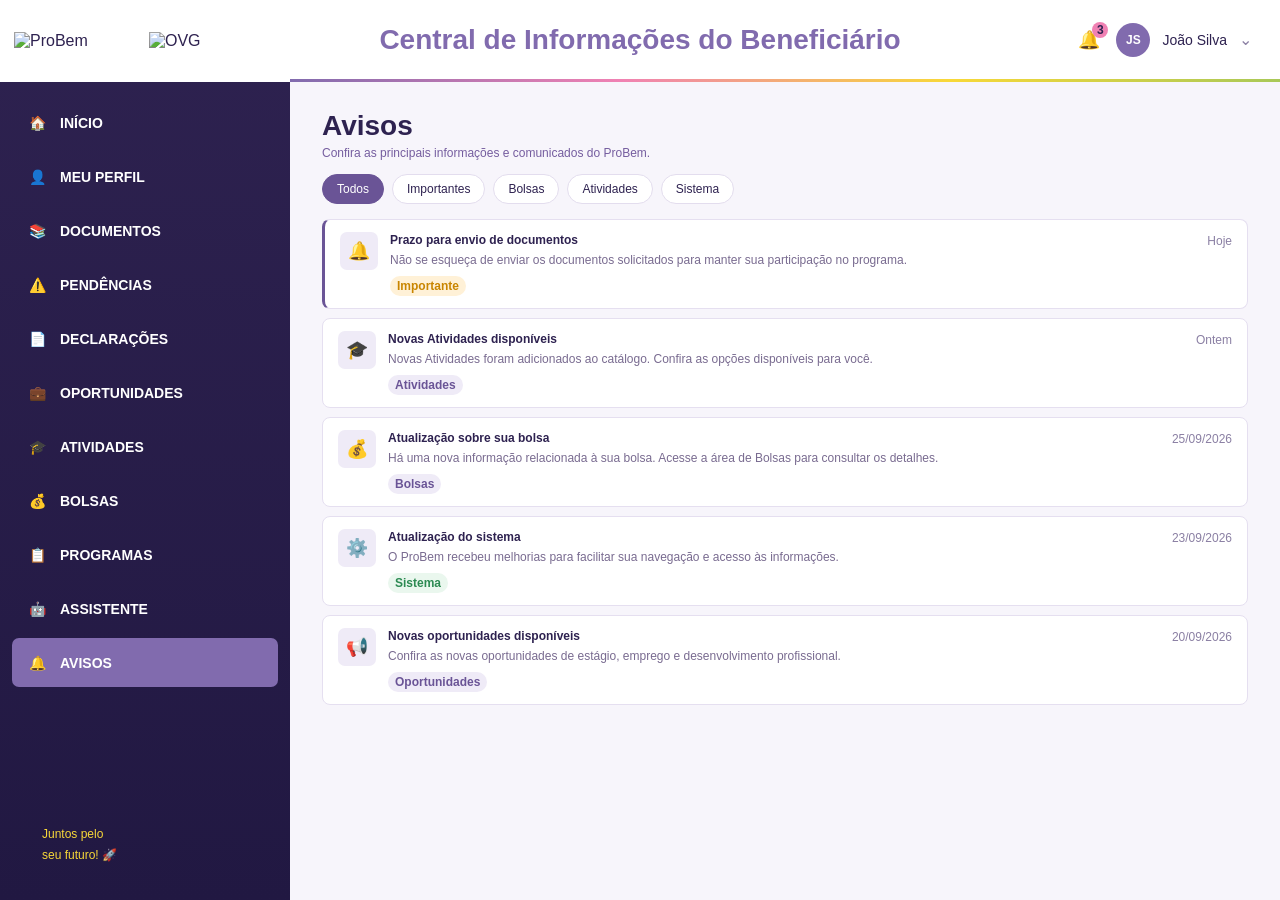
==== avisos.html @ 8c9befac "Add files via upload" ====
<!DOCTYPE html>
<html lang="pt-BR">

<head>

    <meta charset="UTF-8">
    <meta name="viewport" content="width=device-width, initial-scale=1.0">

    <title>Avisos - ProBem</title>

    <link rel="stylesheet" href="tipografia.css">
    <link rel="stylesheet" href="style.css">

    <style>

        /* =====================================================
           AVISOS
        ===================================================== */

        .avisos-header {
            margin-bottom: 14px;
        }

        .avisos-header h1 {
            margin: 0;
            font-size: var(--fs-2xl);
            color: #2e2250;
            font-weight: 700;
        }

        .avisos-header p {
            margin: 4px 0 0;
            font-size: var(--fs-xs);
            color: #755d9f;
        }


        /* =====================================================
           FILTROS
        ===================================================== */

        .avisos-filtros {
            display: flex;
            align-items: center;
            gap: 8px;

            margin-bottom: 15px;
        }

        .filtro {
            border: 1px solid #e3ddee;

            background: white;

            color: #2e2250;

            padding: 7px 14px;

            border-radius: 18px;

            font-size: var(--fs-xs);

            cursor: pointer;

            transition: .2s;
        }

        .filtro:hover {
            border-color: #6a5496;
            color: #6a5496;
        }

        .filtro.active {
            background: #6a5496;
            color: white;
            border-color: #6a5496;
        }


        /* =====================================================
           LISTA DE AVISOS
        ===================================================== */

        .avisos-lista {
            display: flex;
            flex-direction: column;
            gap: 9px;
        }


        /* =====================================================
           CARD DO AVISO
        ===================================================== */

        .aviso-card {
            min-height: 86px;

            background: white;

            border: 1px solid #e5dff0;

            border-radius: 8px;

            padding: 12px 15px;

            display: flex;
            align-items: flex-start;

            gap: 12px;

            position: relative;
        }


        /* AVISO IMPORTANTE */

        .aviso-card.importante {
            border-left: 3px solid #6a5496;
        }


        /* =====================================================
           ÍCONE
        ===================================================== */

        .aviso-icon {
            width: 38px;
            height: 38px;

            border-radius: 7px;

            background: #efebf7;

            display: flex;
            align-items: center;
            justify-content: center;

            font-size: var(--fs-lg);

            flex-shrink: 0;
        }


        /* =====================================================
           CONTEÚDO
        ===================================================== */

        .aviso-conteudo {
            flex: 1;

            min-width: 0;
        }

        .aviso-titulo {
            margin: 1px 0 4px;

            color: #2e2250;

            font-size: var(--fs-xs);

            font-weight: 700;
        }

        .aviso-descricao {
            margin: 0;

            color: #78619f;

            font-size: var(--fs-xs);

            line-height: 1.5;
        }


        /* =====================================================
           CATEGORIA
        ===================================================== */

        .aviso-tag {
            display: inline-block;

            margin-top: 7px;

            padding: 3px 7px;

            border-radius: 10px;

            font-size: var(--fs-xs);

            font-weight: 600;

            background: #efebf7;

            color: #6a5496;
        }

        .aviso-tag.importante {
            background: #fff1d7;
            color: #c98500;
        }

        .aviso-tag.cursos {
            background: #efebf7;
            color: #6a5496;
        }

        .aviso-tag.bolsas {
            background: #efebf7;
            color: #6a5496;
        }

        .aviso-tag.sistema {
            background: #eaf7ee;
            color: #2c8a52;
        }

        .aviso-tag.oportunidades {
            background: #efebf7;
            color: #6a5496;
        }


        /* =====================================================
           DATA
        ===================================================== */

        .aviso-data {
            width: 85px;

            text-align: right;

            color: #8a7fa3;

            font-size: var(--fs-xs);

            padding-top: 2px;

            flex-shrink: 0;
        }


        /* =====================================================
           RESPONSIVO
        ===================================================== */

        @media (max-width: 700px) {

            .avisos-filtros {
                flex-wrap: wrap;
            }

            .aviso-card {
                padding: 11px;
            }

            .aviso-data {
                width: 70px;
            }

        }


        @media (max-width: 550px) {

            .aviso-card {
                flex-wrap: wrap;
            }

            .aviso-data {
                width: 100%;
                text-align: left;
                padding-left: 50px;
                margin-top: -5px;
            }

        }

    </style>

</head>


<body>

<div class="app">


    <!-- =====================================================
         MENU LATERAL
    ===================================================== -->

    <aside class="sidebar"></aside>



    <!-- =====================================================
         ÁREA PRINCIPAL
    ===================================================== -->

    <main class="main">


        <!-- =================================================
             TOPO
        ================================================= -->

        <header class="topbar">


            <div></div>


            <div class="user">


                <!-- SINO -->

                <div class="notification">

                    🔔

                    <span>
                        3
                    </span>

                </div>


                <!-- AVATAR -->

                <div class="avatar">

                    JS

                </div>


                <!-- NOME -->

                <span>
                    João Silva
                </span>


                <!-- SETA -->

                <span class="arrow">
                    ⌄
                </span>


            </div>


        </header>



        <!-- =================================================
             CONTEÚDO
        ================================================= -->

        <section class="content">


            <!-- CABEÇALHO -->

            <div class="avisos-header">

                <h1>
                    Avisos
                </h1>

                <p>
                    Confira as principais informações e comunicados do ProBem.
                </p>

            </div>



            <!-- =================================================
                 FILTROS
            ================================================= -->

            <div class="avisos-filtros">


                <button class="filtro active">
                    Todos
                </button>


                <button class="filtro">
                    Importantes
                </button>


                <button class="filtro">
                    Bolsas
                </button>


                <button class="filtro">
                    Atividades
                </button>


                <button class="filtro">
                    Sistema
                </button>


            </div>



            <!-- =================================================
                 LISTA
            ================================================= -->

            <div class="avisos-lista">


                <!-- =================================================
                     AVISO 1
                ================================================= -->

                <div class="aviso-card importante">


                    <div class="aviso-icon">
                        🔔
                    </div>


                    <div class="aviso-conteudo">


                        <div class="aviso-titulo">
                            Prazo para envio de documentos
                        </div>


                        <p class="aviso-descricao">

                            Não se esqueça de enviar os documentos
                            solicitados para manter sua participação
                            no programa.

                        </p>


                        <span class="aviso-tag importante">
                            Importante
                        </span>


                    </div>


                    <div class="aviso-data">
                        Hoje
                    </div>


                </div>



                <!-- =================================================
                     AVISO 2
                ================================================= -->

                <div class="aviso-card">


                    <div class="aviso-icon">
                        🎓
                    </div>


                    <div class="aviso-conteudo">


                        <div class="aviso-titulo">
                            Novas Atividades disponíveis
                        </div>


                        <p class="aviso-descricao">

                            Novas Atividades foram adicionados ao catálogo.
                            Confira as opções disponíveis para você.

                        </p>


                        <span class="aviso-tag cursos">
                            Atividades
                        </span>


                    </div>


                    <div class="aviso-data">
                        Ontem
                    </div>


                </div>



                <!-- =================================================
                     AVISO 3
                ================================================= -->

                <div class="aviso-card">


                    <div class="aviso-icon">
                        💰
                    </div>


                    <div class="aviso-conteudo">


                        <div class="aviso-titulo">
                            Atualização sobre sua bolsa
                        </div>


                        <p class="aviso-descricao">

                            Há uma nova informação relacionada à sua bolsa.
                            Acesse a área de Bolsas para consultar os detalhes.

                        </p>


                        <span class="aviso-tag bolsas">
                            Bolsas
                        </span>


                    </div>


                    <div class="aviso-data">
                        25/09/2026
                    </div>


                </div>



                <!-- =================================================
                     AVISO 4
                ================================================= -->

                <div class="aviso-card">


                    <div class="aviso-icon">
                        ⚙️
                    </div>


                    <div class="aviso-conteudo">


                        <div class="aviso-titulo">
                            Atualização do sistema
                        </div>


                        <p class="aviso-descricao">

                            O ProBem recebeu melhorias para facilitar
                            sua navegação e acesso às informações.

                        </p>


                        <span class="aviso-tag sistema">
                            Sistema
                        </span>


                    </div>


                    <div class="aviso-data">
                        23/09/2026
                    </div>


                </div>



                <!-- =================================================
                     AVISO 5
                ================================================= -->

                <div class="aviso-card">


                    <div class="aviso-icon">
                        📢
                    </div>


                    <div class="aviso-conteudo">


                        <div class="aviso-titulo">
                            Novas oportunidades disponíveis
                        </div>


                        <p class="aviso-descricao">

                            Confira as novas oportunidades de estágio,
                            emprego e desenvolvimento profissional.

                        </p>


                        <span class="aviso-tag oportunidades">
                            Oportunidades
                        </span>


                    </div>


                    <div class="aviso-data">
                        20/09/2026
                    </div>


                </div>


            </div>


        </section>


    </main>


</div>


    <script src="menu.js"></script>
</body>

</html>
---- tipografia.css ----
/* =========================================================
   TIPOGRAFIA PADRONIZADA - ProBem
   Fonte única de verdade para fontes de todas as páginas.
   Use sempre var(--fs-*) em vez de valores em px.
========================================================= */

:root {
    --font-base: "Segoe UI", Roboto, Arial, sans-serif;

    --fs-xs: 12px;   /* tags, datas, legendas, textos auxiliares (mínimo) */
    --fs-sm: 14px;   /* texto corrido, menu, botões, campos */
    --fs-md: 16px;   /* destaques, subtítulos pequenos */
    --fs-lg: 18px;   /* títulos de seção, ícones */
    --fs-xl: 22px;   /* títulos de cards grandes, ícones grandes */
    --fs-2xl: 28px;  /* título da página (h1) */
    --fs-3xl: 34px;  /* números e destaques grandes */
    --fs-display: 42px;
}

body,
button,
input,
select,
textarea {
    font-family: var(--font-base);
}
---- style.css ----
/* =========================================================
   RESET
========================================================= */

* {
    box-sizing: border-box;
    margin: 0;
    padding: 0;
}

html,
body {
    min-height: 100%;
}

body {
    font-family: var(--font-base);
    background: #f7f5fb;
    color: #2e2250;
}

a {
    text-decoration: none;
    color: inherit;
}


/* =========================================================
   ESTRUTURA PRINCIPAL
========================================================= */

.app {
    min-height: 100vh;
    display: flex;
}

.main {
    flex: 1;
    min-width: 0;
    min-height: 100vh;
}


/* =========================================================
   SIDEBAR
========================================================= */

.sidebar {
    width: 290px;
    min-width: 290px;
    min-height: 100vh;

    background: linear-gradient(
        180deg,
        #2e2250 0%,
        #211842 100%
    );

    color: #ffffff;

    display: flex;
    flex-direction: column;
}


/* =========================================================
   LOGO / BRAND
========================================================= */

.brand {
    height: 82px;
    min-height: 82px;

    background: #ffffff;

    display: flex;
    align-items: center;

    gap: 12px;
    padding: 0 24px;

    color: #2e2250;
}

.brand-logo {
    width: 42px;
    height: 42px;

    border-radius: 9px;

    background: #6a5496;

    display: grid;
    place-items: center;

    font-size: var(--fs-xl);
    flex-shrink: 0;
}

.brand strong {
    display: block;

    font-size: var(--fs-2xl);
    line-height: 1;
}

.brand small {
    display: block;

    font-size: var(--fs-xs);
    color: #8a7fa3;

    margin-top: 4px;
}


/* =========================================================
   MENU
========================================================= */

.menu {
    padding: 16px 12px;
}

.menu-item {
    height: 49px;
    min-height: 49px;

    display: flex;
    align-items: center;

    gap: 14px;

    padding: 0 17px;
    margin-bottom: 5px;

    border-radius: 7px;

    color: #ffffff;

    font-size: var(--fs-sm);
    font-weight: 600;

    transition: 0.2s ease;
}

.menu-item:hover,
.menu-item.active {
    background: #6a5496;
}

.menu-icon {
    width: 23px;
    min-width: 23px;

    text-align: center;

    font-size: var(--fs-lg);
}


/* =========================================================
   RODAPÉ DA SIDEBAR
========================================================= */

.sidebar-footer {
    margin-top: auto;

    padding: 35px 42px;

    color: #e4dcf3;

    font-size: var(--fs-xs);
    line-height: 1.7;
}


/* =========================================================
   TOPBAR
========================================================= */

.topbar {
    height: 82px;
    min-height: 82px;

    background: #ffffff;

    border-bottom: 1px solid #e5dff0;

    display: flex;
    align-items: center;
    justify-content: flex-end;

    padding: 0 28px;
}

.user {
    display: flex;
    align-items: center;

    gap: 12px;

    color: #2e2250;

    font-size: var(--fs-sm);
}

.notification {
    position: relative;

    font-size: var(--fs-lg);

    margin-right: 4px;
}

.notification span {
    position: absolute;

    top: -7px;
    right: -8px;

    width: 16px;
    height: 16px;

    border-radius: 50%;

    background: #6a5496;
    color: #ffffff;

    display: flex;
    align-items: center;
    justify-content: center;

    font-size: var(--fs-xs);
    font-weight: 700;
}

.avatar {
    width: 34px;
    height: 34px;

    border-radius: 50%;

    background: #6a5496;
    color: #ffffff;

    display: flex;
    align-items: center;
    justify-content: center;

    font-size: var(--fs-xs);
    font-weight: 700;
}

.arrow {
    font-size: var(--fs-md);
    color: #8a7fa3;
}


/* =========================================================
   CONTEÚDO GERAL
========================================================= */

.content {
    padding: 28px 32px 40px;
}

.content h1 {
    color: #2e2250;
}

.content p {
    color: #796b90;
}


/* =========================================================
   TÍTULOS DAS PÁGINAS
========================================================= */

.page-header,
.program-header,
.assistant-header,
.courses-header {
    margin-bottom: 24px;
}

.page-header h1,
.program-header h1,
.assistant-header h1,
.courses-header h1 {
    font-size: var(--fs-2xl);
    font-weight: 700;
    color: #2e2250;
}

.page-header p,
.program-header p,
.assistant-header p,
.courses-header p {
    margin-top: 6px;

    font-size: var(--fs-sm);
    color: #80719a;
}


/* =========================================================
   BOTÕES
========================================================= */

button,
.btn {
    font-family: inherit;
}

button {
    cursor: pointer;
}


/* =========================================================
   RESPONSIVO
========================================================= */

@media (max-width: 1050px) {

    .sidebar {
        width: 240px;
        min-width: 240px;
    }

    .brand {
        padding: 0 18px;
    }

    .menu-item {
        padding: 0 13px;
    }

    .content {
        padding: 25px;
    }
}


@media (max-width: 800px) {

    .sidebar {
        width: 210px;
        min-width: 210px;
    }

    .brand strong {
        font-size: var(--fs-xl);
    }

    .brand small {
        font-size: var(--fs-xs);
    }

    .menu-item {
        font-size: var(--fs-xs);
    }

    .content {
        padding: 22px;
    }
}


@media (max-width: 620px) {

    .sidebar {
        width: 72px;
        min-width: 72px;
    }

    .brand {
        height: 82px;

        padding: 0;

        justify-content: center;
    }

    .brand-logo {
        width: 42px;
        height: 42px;
    }

    .brand > div:last-child {
        display: none;
    }

    .menu {
        padding: 16px 8px;
    }

    .menu-item {
        justify-content: center;

        padding: 0;

        gap: 0;/* =========================================================
   RESET
========================================================= */

* {
    margin: 0;
    padding: 0;
    box-sizing: border-box;
}

html,
body {
    width: 100%;
    min-height: 100%;
}

body {
    font-family: var(--font-base);
    background: #f7f5fb;
    color: #2e2250;
}


/* =========================================================
   ESTRUTURA PRINCIPAL
========================================================= */

.app {
    display: flex;
    min-height: 100vh;
    width: 100%;
}

.main {
    flex: 1;
    min-width: 0;
    min-height: 100vh;
    background: #f7f5fb;
}


/* =========================================================
   SIDEBAR
========================================================= */

.sidebar {
    width: 290px;
    min-width: 290px;
    min-height: 100vh;

    display: flex;
    flex-direction: column;

    background: linear-gradient(
        180deg,
        #2e2250 0%,
        #211842 100%
    );

    color: #ffffff;
}


/* =========================================================
   LOGO / MARCA
========================================================= */

.brand {
    height: 82px;

    display: flex;
    align-items: center;

    padding: 0 24px;

    background: #ffffff;
    color: #2e2250;
}

.brand-logo {
    width: 42px;
    height: 42px;

    display: flex;
    align-items: center;
    justify-content: center;

    margin-right: 12px;

    border-radius: 10px;

    background: #6a5496;

    font-size: var(--fs-xl);
}

.brand strong {
    display: block;

    font-size: var(--fs-lg);
    font-weight: 700;

    color: #2e2250;
}

.brand small {
    display: block;

    margin-top: 3px;

    font-size: var(--fs-xs);
    line-height: 1.3;

    color: #7c6b99;
}


/* =========================================================
   MENU
========================================================= */

.menu {
    flex: 1;

    padding: 16px 12px;
}


/* =========================================================
   ITEM DO MENU
========================================================= */

.menu-item {
    width: 100%;
    height: 49px;
    min-height: 49px;

    display: flex;
    align-items: center;

    gap: 14px;

    padding: 0 17px;
    margin-bottom: 5px;

    border-radius: 7px;

    color: #ffffff;
    text-decoration: none;

    font-size: var(--fs-sm);
    font-weight: 600;

    cursor: pointer;

    transition:
        background 0.2s ease,
        color 0.2s ease;
}


/* =========================================================
   ÍCONE DO MENU
========================================================= */

.menu-icon {
    width: 23px;
    min-width: 23px;

    display: flex;
    align-items: center;
    justify-content: center;

    font-size: var(--fs-lg);

    line-height: 1;
}


/* =========================================================
   HOVER
   Quando o mouse estiver sobre a aba
========================================================= */

.menu-item:hover {
    background: #6a5496;
    color: #ffffff;
}


/* =========================================================
   ABA ATIVA
   Página atualmente aberta
========================================================= */

.menu-item.active {
    background: #6a5496;
    color: #ffffff;
}


/* =========================================================
   RODAPÉ DA SIDEBAR
========================================================= */

.sidebar-footer {
    padding: 35px 42px;

    color: rgba(255, 255, 255, 0.65);

    font-size: var(--fs-xs);
    line-height: 1.7;
}


/* =========================================================
   TOPBAR
========================================================= */

.topbar {
    height: 82px;

    display: flex;
    align-items: center;
    justify-content: space-between;

    padding: 0 28px;

    background: #ffffff;

    border-bottom: 1px solid #ece7f4;
}


/* =========================================================
   USUÁRIO
========================================================= */

.user {
    display: flex;
    align-items: center;

    gap: 12px;

    color: #2e2250;

    font-size: var(--fs-sm);
    font-weight: 600;
}


/* =========================================================
   NOTIFICAÇÃO
========================================================= */

.notification {
    position: relative;

    width: 32px;
    height: 32px;

    display: flex;
    align-items: center;
    justify-content: center;

    font-size: var(--fs-lg);

    cursor: pointer;
}

.notification span {
    position: absolute;

    top: -2px;
    right: -3px;

    min-width: 16px;
    height: 16px;

    display: flex;
    align-items: center;
    justify-content: center;

    padding: 0 4px;

    border-radius: 50%;

    background: #6a5496;
    color: #ffffff;

    font-size: var(--fs-xs);
    font-weight: 700;
}


/* =========================================================
   AVATAR
========================================================= */

.avatar {
    width: 38px;
    height: 38px;

    display: flex;
    align-items: center;
    justify-content: center;

    border-radius: 50%;

    background: #6a5496;
    color: #ffffff;

    font-size: var(--fs-xs);
    font-weight: 700;
}


/* =========================================================
   SETA DO USUÁRIO
========================================================= */

.arrow {
    margin-left: 2px;

    color: #8a7ba5;

    font-size: var(--fs-lg);

    line-height: 1;
}


/* =========================================================
   ÁREA DE CONTEÚDO
========================================================= */

.content {
    padding: 28px 32px 40px;

    width: 100%;
}


/* =========================================================
   CABEÇALHO DAS PÁGINAS
========================================================= */

.page-header {
    margin-bottom: 25px;
}

.page-header h1 {
    margin-bottom: 7px;

    color: #2e2250;

    font-size: var(--fs-2xl);
    font-weight: 700;
}

.page-header p {
    color: #80719a;

    font-size: var(--fs-sm);
    line-height: 1.5;
}


/* =========================================================
   TÍTULO COM ÍCONE
========================================================= */

.page-title {
    display: flex;
    align-items: center;

    gap: 14px;

    margin-bottom: 8px;
}

.page-title-icon {
    width: 46px;
    height: 46px;

    display: flex;
    align-items: center;
    justify-content: center;

    border-radius: 12px;

    background: #efebf7;

    color: #6a5496;

    font-size: var(--fs-xl);
}

.page-title h1 {
    color: #2e2250;

    font-size: var(--fs-2xl);
    font-weight: 700;
}


/* =========================================================
   CARDS
========================================================= */

.card {
    background: #ffffff;

    border: 1px solid #ece7f4;
    border-radius: 12px;

    box-shadow: 0 2px 8px rgba(21, 59, 114, 0.04);
}


/* =========================================================
   GRID DE CARDS
========================================================= */

.cards-grid {
    display: grid;

    grid-template-columns: repeat(3, 1fr);

    gap: 18px;
}


/* =========================================================
   BOTÕES
========================================================= */

button {
    font-family: inherit;
}

.btn-primary {
    border: none;

    padding: 11px 18px;

    border-radius: 7px;

    background: #6a5496;
    color: #ffffff;

    font-size: var(--fs-sm);
    font-weight: 600;

    cursor: pointer;

    transition: 0.2s ease;
}

.btn-primary:hover {
    background: #54427d;
}


/* =========================================================
   CAMPOS / INPUTS
========================================================= */

input,
select,
textarea {
    width: 100%;

    padding: 11px 13px;

    border: 1px solid #e3dcee;
    border-radius: 7px;

    background: #ffffff;
    color: #2e2250;

    font-family: inherit;
    font-size: var(--fs-sm);

    outline: none;
}

input:focus,
select:focus,
textarea:focus {
    border-color: #6a5496;

    box-shadow: 0 0 0 3px rgba(106, 84, 150, 0.08);
}


/* =========================================================
   RESPONSIVIDADE
========================================================= */

@media (max-width: 1050px) {

    .sidebar {
        width: 240px;
        min-width: 240px;
    }

    .brand {
        padding: 0 18px;
    }

    .menu {
        padding: 14px 10px;
    }

    .menu-item {
        padding: 0 14px;
    }

    .content {
        padding: 25px 24px 35px;
    }

    .cards-grid {
        grid-template-columns: repeat(2, 1fr);
    }
}


@media (max-width: 800px) {

    .sidebar {
        width: 210px;
        min-width: 210px;
    }

    .brand {
        padding: 0 15px;
    }

    .brand-logo {
        width: 38px;
        height: 38px;

        margin-right: 9px;
    }

    .brand strong {
        font-size: var(--fs-md);
    }

    .brand small {
        font-size: var(--fs-xs);
    }

    .menu-item {
        font-size: var(--fs-xs);
        gap: 11px;
    }

    .menu-icon {
        width: 21px;
        min-width: 21px;

        font-size: var(--fs-lg);
    }

    .content {
        padding: 22px 20px 30px;
    }
}


@media (max-width: 620px) {

    .sidebar {
        width: 72px;
        min-width: 72px;
    }

    .brand {
        height: 72px;

        justify-content: center;

        padding: 0;
    }

    .brand-logo {
        width: 40px;
        height: 40px;

        margin: 0;
    }

    .brand strong,
    .brand small {
        display: none;
    }

    .menu {
        padding: 12px 8px;
    }

    .menu-item {
        height: 45px;
        min-height: 45px;

        justify-content: center;

        padding: 0;
    }

    .menu-item span:last-child {
        display: none;
    }

    .menu-icon {
        width: auto;
        min-width: auto;

        font-size: var(--fs-lg);
    }

    .sidebar-footer {
        display: none;
    }

    .topbar {
        height: 72px;

        padding: 0 16px;
    }

    .user > span:not(.arrow) {
        display: none;
    }

    .content {
        padding: 20px 15px 30px;
    }

    .page-header h1,
    .page-title h1 {
        font-size: var(--fs-xl);
    }

    .cards-grid {
        grid-template-columns: 1fr;
    }
}
    }

    .menu-item span:not(.menu-icon) {
        display: none;
    }

    .menu-icon {
        font-size: var(--fs-lg);
    }

    .sidebar-footer {
        display: none;
    }

    .topbar {
        padding: 0 16px;
    }

    .content {
        padding: 20px 16px;
    }
}

.sidebar-images {
    width: 100%;
    padding: 15px 10px;
    display: flex;
    align-items: center;
    justify-content: center;
    gap: 10px;
}

.sidebar-images img {
    width: 100px;
    height: 70px;
    object-fit: contain;
}
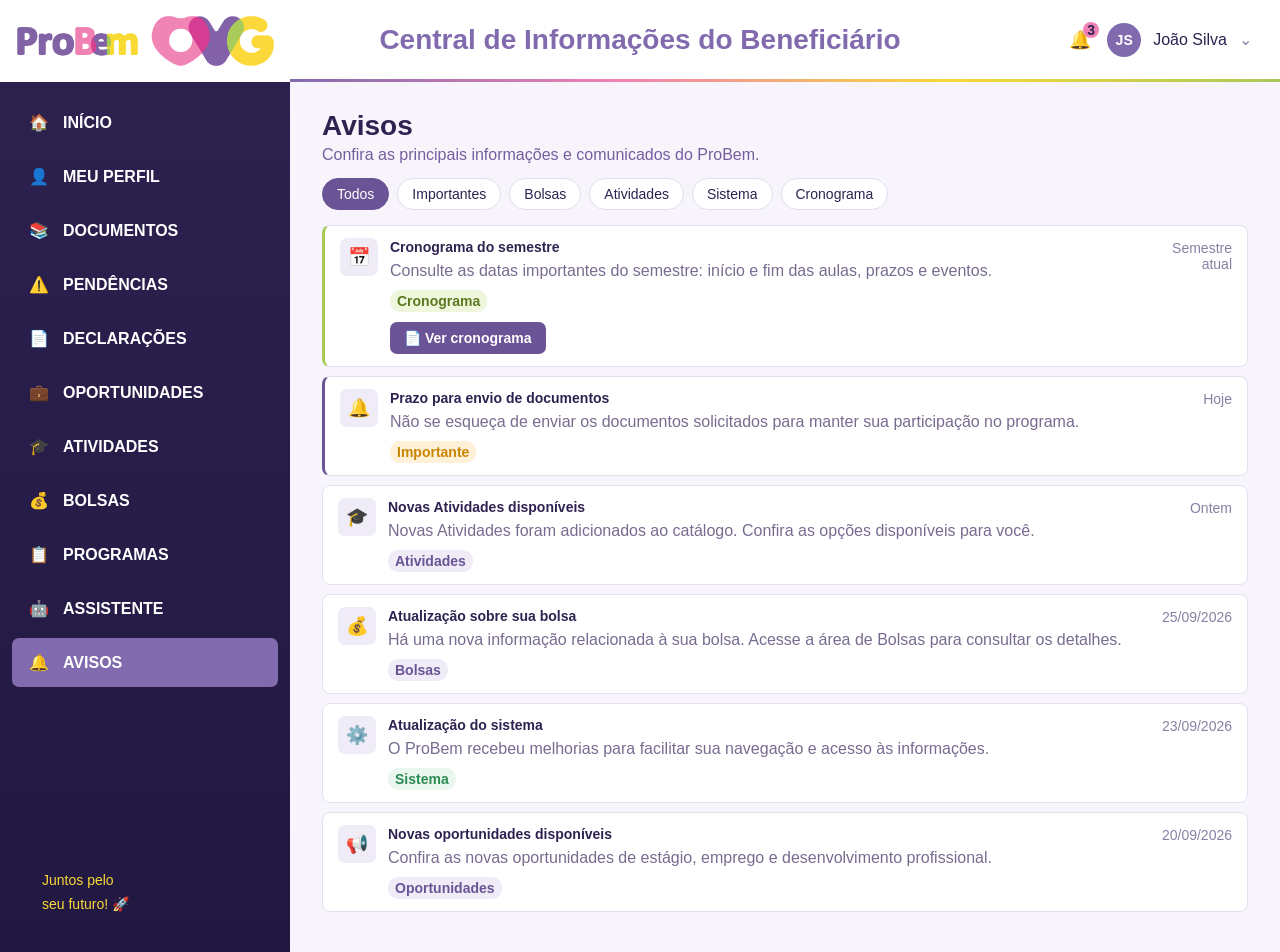
==== commit 27d9b4ff: "Alteração - Cronograma" ====
--- a/avisos.html
+++ b/avisos.html
@@ -30,7 +30,7 @@
 
         .avisos-header p {
             margin: 4px 0 0;
-            font-size: var(--fs-xs);
+            font-size: var(--fs-desc);
             color: #755d9f;
         }
 
@@ -166,7 +166,7 @@
 
             color: #78619f;
 
-            font-size: var(--fs-xs);
+            font-size: var(--fs-desc);
 
             line-height: 1.5;
         }
@@ -236,6 +236,67 @@
             padding-top: 2px;
 
             flex-shrink: 0;
+        }
+
+
+        /* =====================================================
+           CRONOGRAMA, BOTÃO E FILTRO VAZIO
+        ===================================================== */
+
+        .aviso-card[hidden],
+        .avisos-vazio[hidden] {
+            display: none !important;
+        }
+
+        .aviso-card.cronograma {
+            border-left: 3px solid #A8C858;
+        }
+
+        .aviso-tag.cronograma {
+            background: #eef6dc;
+            color: #5b7a1f;
+        }
+
+        .aviso-acoes {
+            margin-top: 10px;
+        }
+
+        .aviso-botao {
+            display: inline-block;
+
+            padding: 8px 14px;
+
+            border-radius: 7px;
+
+            background: #6a5496;
+
+            color: white;
+
+            font-size: var(--fs-xs);
+
+            font-weight: 700;
+
+            transition: .2s;
+        }
+
+        .aviso-botao:hover {
+            background: #54427d;
+        }
+
+        .avisos-vazio {
+            padding: 24px;
+
+            text-align: center;
+
+            color: #8a7fa3;
+
+            font-size: var(--fs-sm);
+
+            background: white;
+
+            border: 1px dashed #e5dff0;
+
+            border-radius: 8px;
         }
 
 
@@ -386,29 +447,22 @@
             <div class="avisos-filtros">
 
 
-                <button class="filtro active">
-                    Todos
-                </button>
-
-
-                <button class="filtro">
-                    Importantes
-                </button>
-
-
-                <button class="filtro">
-                    Bolsas
-                </button>
-
-
-                <button class="filtro">
-                    Atividades
-                </button>
-
-
-                <button class="filtro">
-                    Sistema
-                </button>
+                <button type="button" class="filtro active" data-filtro="todos">Todos</button>
+
+
+                <button type="button" class="filtro" data-filtro="importante">Importantes</button>
+
+
+                <button type="button" class="filtro" data-filtro="bolsas">Bolsas</button>
+
+
+                <button type="button" class="filtro" data-filtro="atividades">Atividades</button>
+
+
+                <button type="button" class="filtro" data-filtro="sistema">Sistema</button>
+
+
+                <button type="button" class="filtro" data-filtro="cronograma">Cronograma</button>
 
 
             </div>
@@ -422,11 +476,79 @@
             <div class="avisos-lista">
 
 
+                <!-- MENSAGEM QUANDO NÃO HÁ AVISOS NO FILTRO -->
+
+                <p class="avisos-vazio" id="avisosVazio" hidden>
+                    Nenhum aviso nesta categoria.
+                </p>
+
+
+                <!-- =================================================
+                     CRONOGRAMA DO SEMESTRE
+                     O PDF fica na pasta "src" (src/cronograma-semestre.pdf).
+                     Use sempre caminho relativo (nunca C:\...), assim funciona
+                     no computador e no GitHub. Para trocar o arquivo,
+                     altere o href do botão abaixo.
+                     Pode ser um PDF, uma imagem (.png/.jpg) ou um link.
+                ================================================= -->
+
+                <div class="aviso-card cronograma" data-categorias="cronograma">
+
+
+                    <div class="aviso-icon">
+                        📅
+                    </div>
+
+
+                    <div class="aviso-conteudo">
+
+
+                        <div class="aviso-titulo">
+                            Cronograma do semestre
+                        </div>
+
+
+                        <p class="aviso-descricao">
+
+                            Consulte as datas importantes do semestre:
+                            início e fim das aulas, prazos e eventos.
+
+                        </p>
+
+
+                        <span class="aviso-tag cronograma">
+                            Cronograma
+                        </span>
+
+
+                        <div class="aviso-acoes">
+
+                            <a href="src/cronograma-semestre.pdf"
+                               class="aviso-botao"
+                               target="_blank"
+                               rel="noopener">
+                                📄 Ver cronograma
+                            </a>
+
+                        </div>
+
+
+                    </div>
+
+
+                    <div class="aviso-data">
+                        Semestre atual
+                    </div>
+
+
+                </div>
+
+
                 <!-- =================================================
                      AVISO 1
                 ================================================= -->
 
-                <div class="aviso-card importante">
+                <div class="aviso-card importante" data-categorias="importante">
 
 
                     <div class="aviso-icon">
@@ -472,7 +594,7 @@
                      AVISO 2
                 ================================================= -->
 
-                <div class="aviso-card">
+                <div class="aviso-card" data-categorias="atividades">
 
 
                     <div class="aviso-icon">
@@ -517,7 +639,7 @@
                      AVISO 3
                 ================================================= -->
 
-                <div class="aviso-card">
+                <div class="aviso-card" data-categorias="bolsas">
 
 
                     <div class="aviso-icon">
@@ -562,7 +684,7 @@
                      AVISO 4
                 ================================================= -->
 
-                <div class="aviso-card">
+                <div class="aviso-card" data-categorias="sistema">
 
 
                     <div class="aviso-icon">
@@ -607,7 +729,7 @@
                      AVISO 5
                 ================================================= -->
 
-                <div class="aviso-card">
+                <div class="aviso-card" data-categorias="oportunidades">
 
 
                     <div class="aviso-icon">
@@ -659,7 +781,62 @@
 </div>
 
 
+    <script>
+
+        // =====================================================
+        // FILTROS DOS AVISOS
+        // =====================================================
+
+        (function () {
+
+            var botoes = document.querySelectorAll(".filtro");
+            var cards  = document.querySelectorAll(".aviso-card");
+            var vazio  = document.getElementById("avisosVazio");
+
+            function filtrar(categoria) {
+
+                var visiveis = 0;
+
+                cards.forEach(function (card) {
+
+                    var categorias = (card.dataset.categorias || "").split(" ");
+
+                    var mostrar = categoria === "todos" ||
+                                  categorias.indexOf(categoria) !== -1;
+
+                    card.hidden = !mostrar;
+
+                    if (mostrar) visiveis++;
+
+                });
+
+                if (vazio) vazio.hidden = visiveis > 0;
+
+            }
+
+            botoes.forEach(function (botao) {
+
+                botao.addEventListener("click", function () {
+
+                    botoes.forEach(function (b) {
+                        b.classList.remove("active");
+                        b.setAttribute("aria-pressed", "false");
+                    });
+
+                    botao.classList.add("active");
+                    botao.setAttribute("aria-pressed", "true");
+
+                    filtrar(botao.dataset.filtro);
+
+                });
+
+            });
+
+        })();
+
+    </script>
+
     <script src="menu.js"></script>
 </body>
 
-</html>+</html>
--- a/tipografia.css
+++ b/tipografia.css
@@ -7,8 +7,8 @@
 :root {
     --font-base: "Segoe UI", Roboto, Arial, sans-serif;
 
-    --fs-xs: 12px;   /* tags, datas, legendas, textos auxiliares (mínimo) */
-    --fs-sm: 14px;   /* texto corrido, menu, botões, campos */
+    --fs-xs: 14px;   /* tags, datas, legendas, textos auxiliares (mínimo) */
+    --fs-sm: 16px;   /* texto corrido, menu, botões, campos */
     --fs-md: 16px;   /* destaques, subtítulos pequenos */
     --fs-lg: 18px;   /* títulos de seção, ícones */
     --fs-xl: 22px;   /* títulos de cards grandes, ícones grandes */
